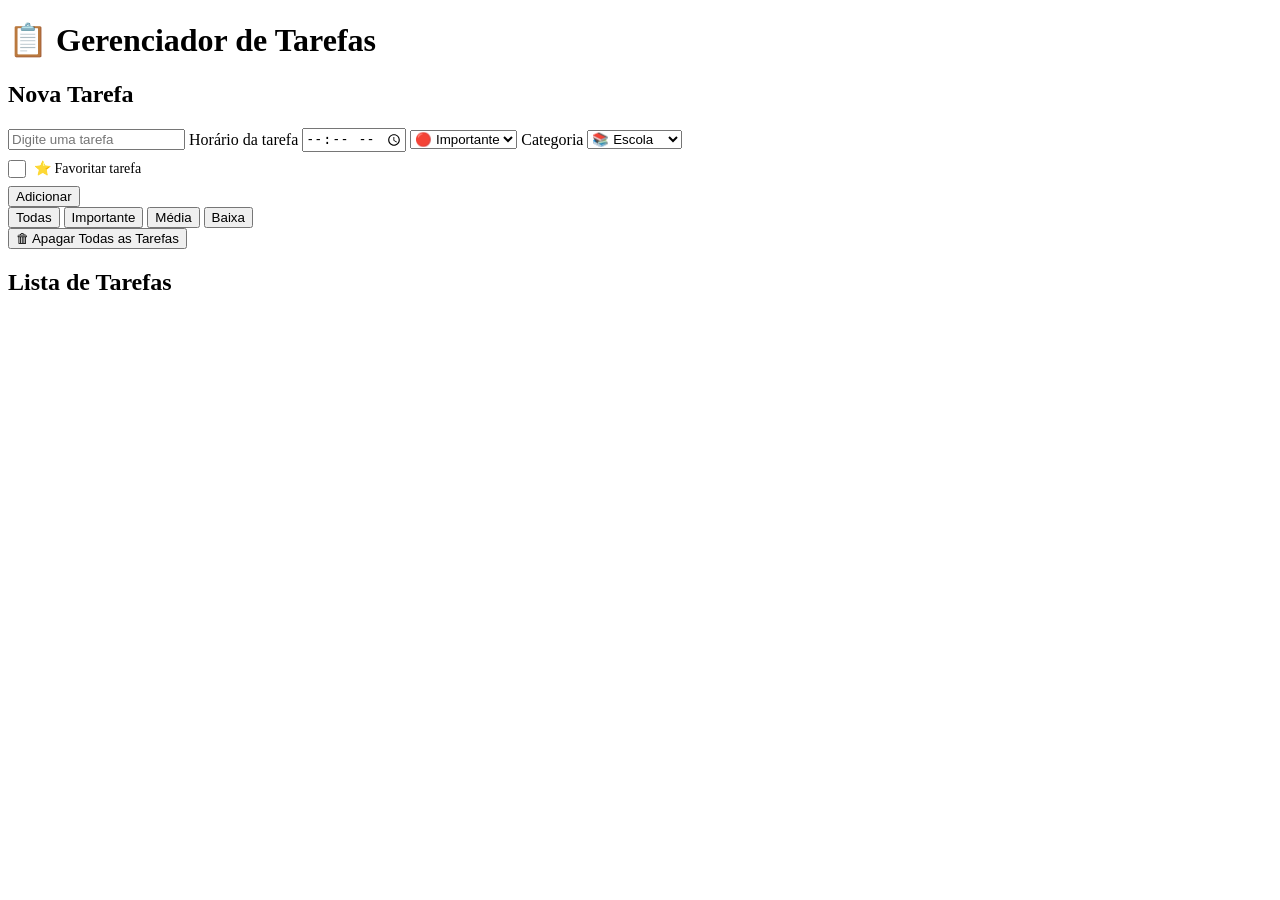
==== index.html @ 9ac368c7 "Rename Meu projeto/index.html to index.html" ====
<!DOCTYPE html>
<html lang="pt-BR">
<head>
  <meta charset="UTF-8">
  <meta name="viewport" content="width=device-width, initial-scale=1.0">
  <title>Gerenciador de Tarefas</title>
  <link rel="stylesheet" href="projeto.css">
</head>

<body>

  <header>
    <h1>📋 Gerenciador de Tarefas</h1>
  </header>

  <main class="layout">

    <section class="painel">
      <h2>Nova Tarefa</h2>

      <input type="text" id="tarefa" placeholder="Digite uma tarefa">

      <label for="horarioTarefa">Horário da tarefa</label>
      <input type="time" id="horarioTarefa">

      <select id="prioridade">
        <option value="1">🔴 Importante</option>
        <option value="2">🟡 Média</option>
        <option value="3">🟢 Baixa</option>
      </select>

      <label>Categoria</label>
      <select id="categoria">
        <option value="📚 Escola">📚 Escola</option>
        <option value="💼 Trabalho">💼 Trabalho</option>
        <option value="🏠 Casa">🏠 Casa</option>
        <option value="✒️ Outros">✒️ Outros</option>
      </select>

      <div style="display: flex; align-items: center; gap: 8px; margin: 8px 0;">
        <input type="checkbox" id="favorita" style="width: 18px; height: 18px; margin: 0; cursor: pointer;">
        <label for="favorita" style="margin: 0; cursor: pointer; font-size: 14px;">⭐ Favoritar tarefa</label>
      </div>

      <button id="btnAdicionar">Adicionar</button>

      <div class="filtros">
        <button onclick="filtrarTarefas('todas')">Todas</button>
        <button onclick="filtrarTarefas('1')">Importante</button>
        <button onclick="filtrarTarefas('2')">Média</button>
        <button onclick="filtrarTarefas('3')">Baixa</button>
      </div>

      <button class="btn-apagar-tudo" onclick="apagarTudo()">🗑 Apagar Todas as Tarefas</button>

      <div id="contador" style="margin-top:10px; font-weight:bold;"></div>

    </section>

    <section class="tarefas">
      <h2>Lista de Tarefas</h2>
      <div id="lista"></div>
    </section>

  </main>

  <!-- MODAL DE CONFIRMAÇÃO -->
  <div id="modal-overlay" class="modal-overlay" style="display:none;">
    <div class="modal">
      <h3>⚠️ Atenção!</h3>
      <p>Tem certeza que deseja apagar <strong>todas as tarefas</strong>? Essa ação não pode ser desfeita.</p>
      <div class="modal-botoes">
        <button class="btn-confirmar" onclick="confirmarApagarTudo()">✔ Sim, apagar tudo</button>
        <button class="btn-cancelar" onclick="fecharModal()">✖ Cancelar</button>
      </div>
    </div>
  </div>

  <footer>
    <div id="relogio"></div>
  </footer>

  <script src="projeto.js"></script>

</body>
</html>
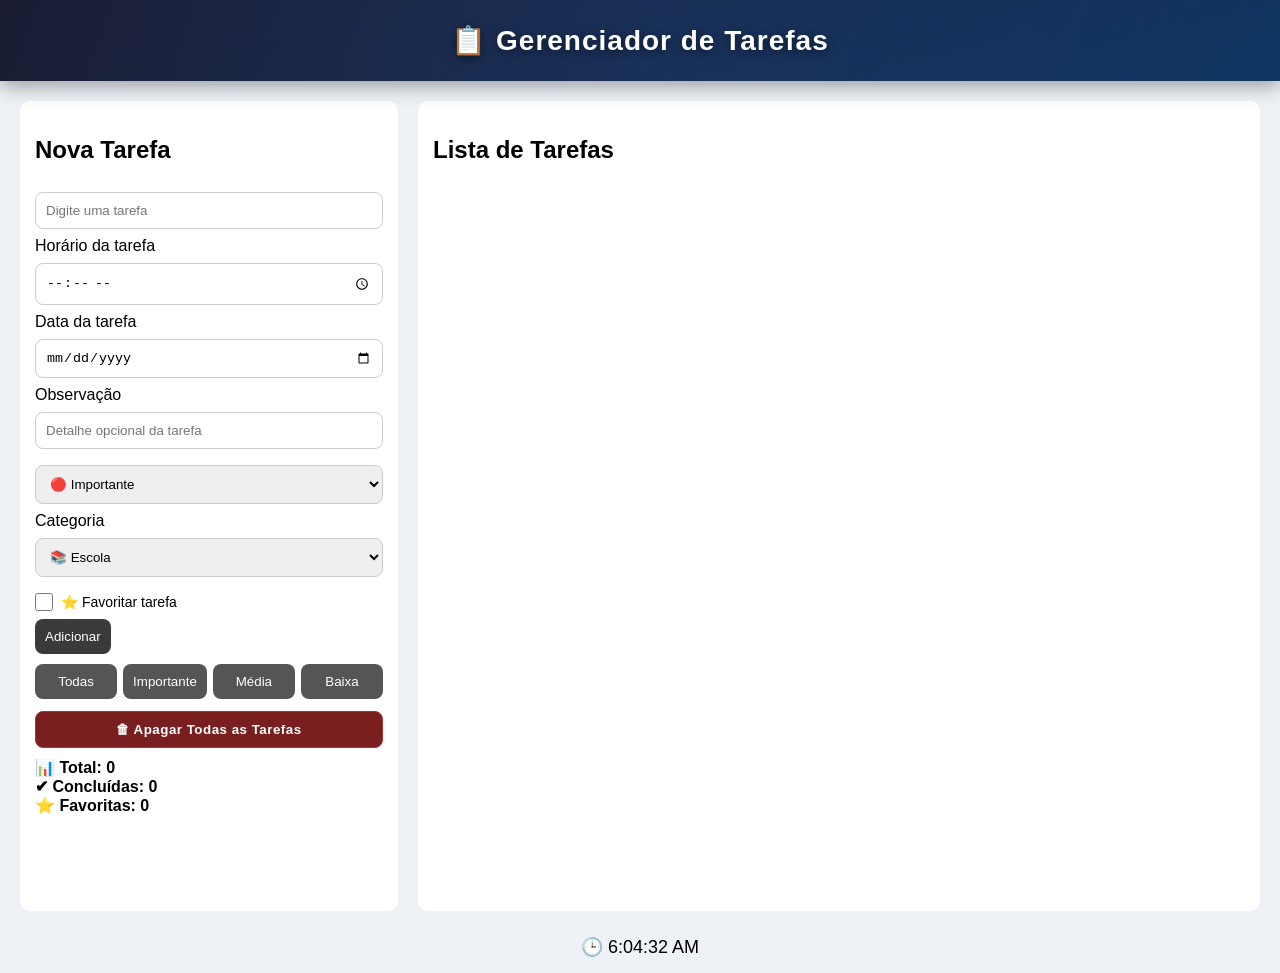
==== commit 96c541fd: "Update index.html" ====
--- a/index.html
+++ b/index.html
@@ -22,6 +22,12 @@
 
       <label for="horarioTarefa">Horário da tarefa</label>
       <input type="time" id="horarioTarefa">
+
+      <label for="dataTarefa">Data da tarefa</label>
+      <input type="date" id="dataTarefa">
+
+      <label for="descricao">Observação</label>
+      <input type="text" id="descricao" placeholder="Detalhe opcional da tarefa">
 
       <select id="prioridade">
         <option value="1">🔴 Importante</option>
--- a/projeto.css
+++ b/projeto.css
@@ -0,0 +1,260 @@
+body {
+  font-family: Arial, sans-serif;
+  background: #eef2f7;
+}
+
+html, body {
+  height: 100%;
+  margin: 0;
+}
+
+/* HEADER ATUALIZADO */
+header {
+  background: linear-gradient(135deg, #1a1a2e 0%, #16213e 50%, #0f3460 100%);
+  color: white;
+  text-align: center;
+  padding: 24px 20px;
+  box-shadow: 0 4px 20px rgba(0, 0, 0, 0.4);
+  letter-spacing: 1px;
+  position: relative;
+  overflow: hidden;
+}
+
+header::before {
+  content: "";
+  position: absolute;
+  top: -50%;
+  left: -50%;
+  width: 200%;
+  height: 200%;
+  background: radial-gradient(circle, rgba(45, 137, 239, 0.15) 0%, transparent 60%);
+  pointer-events: none;
+}
+
+header h1 {
+  margin: 0;
+  font-size: 28px;
+  font-weight: 700;
+  text-shadow: 0 2px 10px rgba(0, 0, 0, 0.5);
+  position: relative;
+  z-index: 1;
+}
+
+.layout {
+  display: flex;
+  gap: 20px;
+  padding: 20px;
+  height: calc(100vh - 120px);
+}
+
+.painel {
+  width: 30%;
+  background: white;
+  padding: 15px;
+  border-radius: 10px;
+  height: 100%;
+  overflow-y: auto;
+}
+
+.tarefas {
+  width: 70%;
+  background: white;
+  padding: 15px;
+  border-radius: 10px;
+  height: 100%;
+  overflow-y: auto;
+}
+
+input, select {
+  width: 100%;
+  padding: 10px;
+  margin: 8px 0;
+  border-radius: 8px;
+  border: 1px solid #ccc;
+  box-sizing: border-box;
+}
+
+input[type="checkbox"] {
+  width: 18px;
+  height: 18px;
+  margin: 0;
+  cursor: pointer;
+  padding: 0;
+}
+
+button {
+  padding: 10px;
+  border: none;
+  border-radius: 8px;
+  background: #3a3a3a;
+  color: white;
+  cursor: pointer;
+  transition: all 0.2s ease;
+}
+
+button:hover {
+  background: #555;
+  transform: scale(1.05);
+}
+
+.filtros {
+  display: flex;
+  flex-wrap: wrap;
+  gap: 6px;
+  margin-top: 10px;
+}
+
+.filtros button {
+  background: #555;
+  flex: 1;
+}
+
+/* BOTÃO APAGAR TUDO */
+.btn-apagar-tudo {
+  width: 100%;
+  margin-top: 12px;
+  background: #7a1f1f;
+  border: 1px solid #a33;
+  font-weight: bold;
+  letter-spacing: 0.5px;
+}
+
+.btn-apagar-tudo:hover {
+  background: #a33 !important;
+}
+
+/* CARDS */
+.card {
+  background: #2a2a2a;
+  color: white;
+  padding: 14px;
+  margin-top: 10px;
+  border-radius: 10px;
+  border-left: 6px solid;
+  transition: all 0.2s ease;
+}
+
+.card:hover {
+  transform: scale(1.02) translateY(-2px);
+  box-shadow: 0 0 15px rgba(47, 189, 189, 0.6);
+}
+
+.alta  { border-left-color: #e74c3c; }
+.media { border-left-color: #f1c40f; }
+.baixa { border-left-color: #2ecc71; }
+
+.concluida {
+  opacity: 0.6;
+}
+
+.card-botoes {
+  display: flex;
+  gap: 8px;
+  margin-top: 12px;
+  flex-wrap: wrap;
+}
+
+.card-botoes button {
+  flex: 1;
+  padding: 7px 10px;
+  font-size: 13px;
+  border-radius: 6px;
+  background: #3a3a3a;
+  border: 1px solid #555;
+}
+
+.btn-favoritar {
+  background: #444 !important;
+  border: 1px solid #777 !important;
+}
+
+.btn-favoritar.favoritada {
+  background: #b8860b !important;
+  border: 1px solid #f1c40f !important;
+  color: #fff !important;
+}
+
+.btn-remover {
+  background: #7a1f1f !important;
+  border: 1px solid #a33 !important;
+}
+
+.btn-remover:hover {
+  background: #a33 !important;
+}
+
+/* MODAL */
+.modal-overlay {
+  position: fixed;
+  top: 0;
+  left: 0;
+  width: 100%;
+  height: 100%;
+  background: rgba(0, 0, 0, 0.6);
+  display: flex;
+  align-items: center;
+  justify-content: center;
+  z-index: 999;
+}
+
+.modal {
+  background: white;
+  padding: 30px;
+  border-radius: 12px;
+  max-width: 400px;
+  width: 90%;
+  text-align: center;
+  box-shadow: 0 10px 30px rgba(0,0,0,0.3);
+  animation: fadeIn 0.2s ease;
+}
+
+.modal h3 {
+  font-size: 22px;
+  margin-bottom: 10px;
+  color: #c0392b;
+}
+
+.modal p {
+  font-size: 15px;
+  color: #333;
+  margin-bottom: 20px;
+}
+
+.modal-botoes {
+  display: flex;
+  gap: 12px;
+  justify-content: center;
+}
+
+.btn-confirmar {
+  background: #c0392b;
+  padding: 10px 20px;
+  border-radius: 8px;
+  font-weight: bold;
+}
+
+.btn-confirmar:hover {
+  background: #e74c3c !important;
+}
+
+.btn-cancelar {
+  background: #555;
+  padding: 10px 20px;
+  border-radius: 8px;
+}
+
+.btn-cancelar:hover {
+  background: #777 !important;
+}
+
+@keyframes fadeIn {
+  from { opacity: 0; transform: scale(0.9); }
+  to   { opacity: 1; transform: scale(1); }
+}
+
+footer {
+  text-align: center;
+  padding: 15px;
+  margin-top: 20px;
+  font-size: 18px;
+}
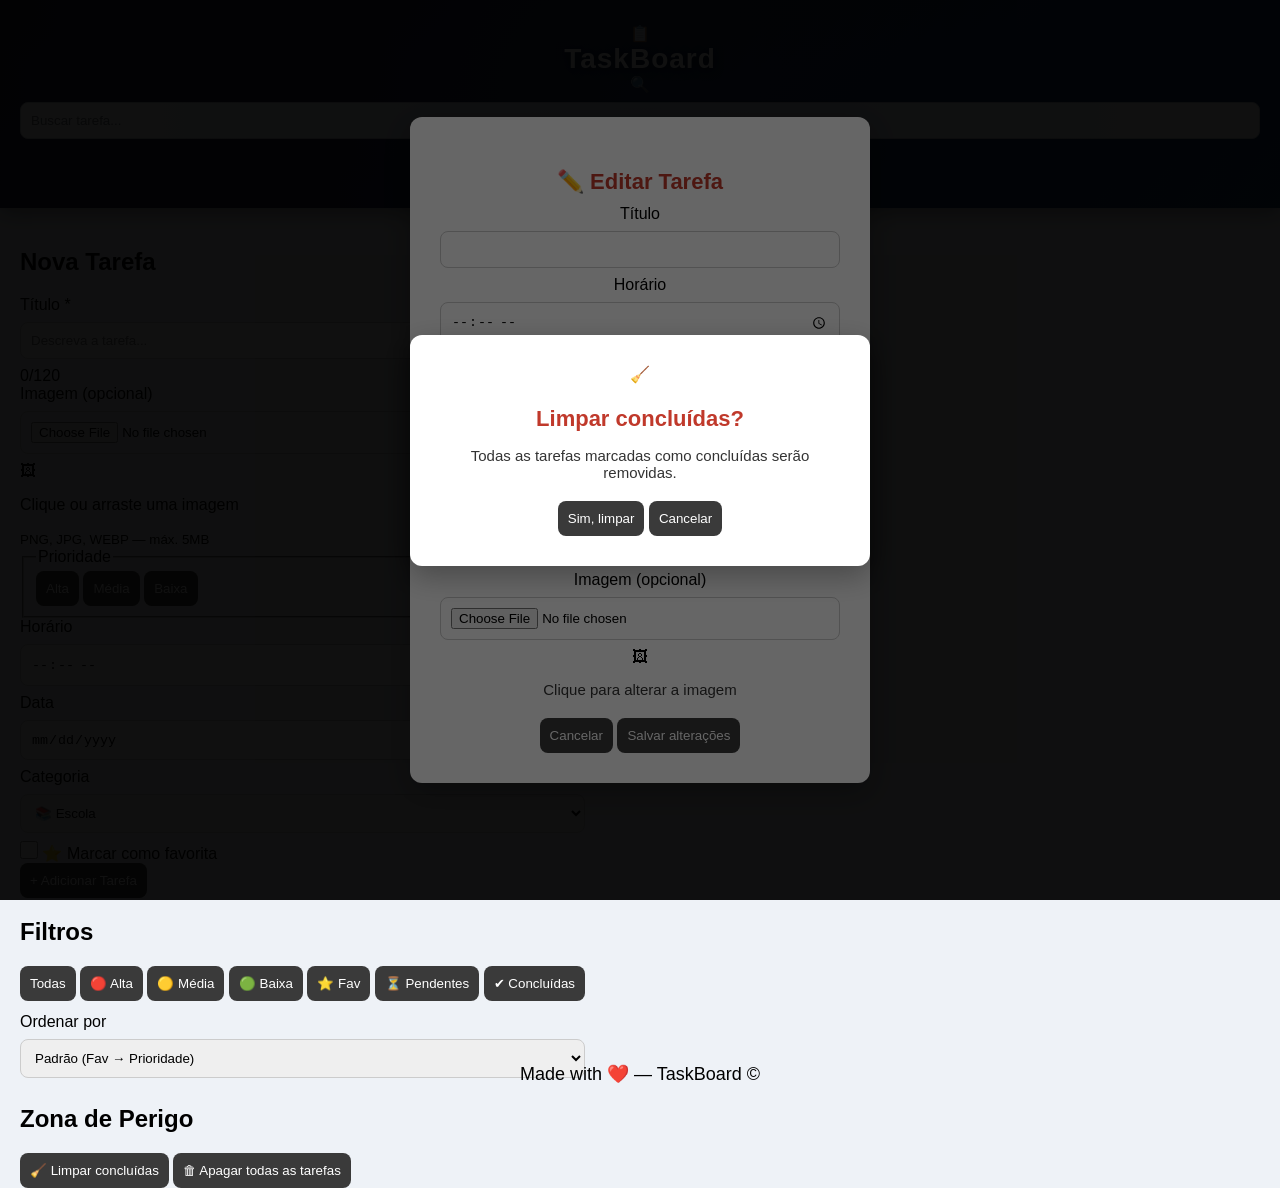
==== commit dca79590: "Update index.html" ====
--- a/index.html
+++ b/index.html
@@ -3,90 +3,313 @@
 <head>
   <meta charset="UTF-8">
   <meta name="viewport" content="width=device-width, initial-scale=1.0">
-  <title>Gerenciador de Tarefas</title>
+  <meta name="description" content="TaskBoard — Gerenciador de tarefas moderno e eficiente">
+  <title>TaskBoard — Gerenciador de Tarefas</title>
+
+  <link rel="preconnect" href="https://fonts.googleapis.com">
+  <link href="https://fonts.googleapis.com/css2?family=Syne:wght@400;600;700;800&family=DM+Sans:ital,opsz,wght@0,9..40,300;0,9..40,400;0,9..40,500;1,9..40,300&display=swap" rel="stylesheet">
   <link rel="stylesheet" href="projeto.css">
 </head>
-
 <body>
 
-  <header>
-    <h1>📋 Gerenciador de Tarefas</h1>
+  <!-- ===== HEADER ===== -->
+  <header class="app-header" role="banner">
+    <div class="logo" aria-label="TaskBoard logo">
+      <div class="logo-icon" aria-hidden="true">📋</div>
+      <h1>TaskBoard</h1>
+    </div>
+
+    <div class="header-center">
+      <div class="search-wrapper" role="search">
+        <span class="search-icon" aria-hidden="true">🔍</span>
+        <input
+          type="search"
+          id="searchInput"
+          class="search-input"
+          placeholder="Buscar tarefa..."
+          autocomplete="off"
+          aria-label="Buscar tarefas"
+        >
+        <button class="search-clear" id="searchClearBtn" aria-label="Limpar busca" hidden>✕</button>
+      </div>
+    </div>
+
+    <div class="header-right">
+      <div class="stats-pill" role="status" aria-live="polite" aria-label="Estatísticas das tarefas">
+        <span class="stat-item">
+          <span class="stat-icon" aria-hidden="true">📊</span>
+          Total: <strong id="stat-total">0</strong>
+        </span>
+        <span class="stat-divider" aria-hidden="true"></span>
+        <span class="stat-item">
+          <span class="stat-icon" aria-hidden="true">✔</span>
+          Feitas: <strong id="stat-done">0</strong>
+        </span>
+        <span class="stat-divider" aria-hidden="true"></span>
+        <span class="stat-item">
+          <span class="stat-icon" aria-hidden="true">⭐</span>
+          Favoritas: <strong id="stat-fav">0</strong>
+        </span>
+      </div>
+      <time class="clock" id="clock" aria-label="Hora atual">00:00:00</time>
+    </div>
   </header>
 
-  <main class="layout">
-
-    <section class="painel">
-      <h2>Nova Tarefa</h2>
-
-      <input type="text" id="tarefa" placeholder="Digite uma tarefa">
-
-      <label for="horarioTarefa">Horário da tarefa</label>
-      <input type="time" id="horarioTarefa">
-
-      <label for="dataTarefa">Data da tarefa</label>
-      <input type="date" id="dataTarefa">
-
-      <label for="descricao">Observação</label>
-      <input type="text" id="descricao" placeholder="Detalhe opcional da tarefa">
-
-      <select id="prioridade">
-        <option value="1">🔴 Importante</option>
-        <option value="2">🟡 Média</option>
-        <option value="3">🟢 Baixa</option>
-      </select>
-
-      <label>Categoria</label>
-      <select id="categoria">
-        <option value="📚 Escola">📚 Escola</option>
-        <option value="💼 Trabalho">💼 Trabalho</option>
-        <option value="🏠 Casa">🏠 Casa</option>
-        <option value="✒️ Outros">✒️ Outros</option>
-      </select>
-
-      <div style="display: flex; align-items: center; gap: 8px; margin: 8px 0;">
-        <input type="checkbox" id="favorita" style="width: 18px; height: 18px; margin: 0; cursor: pointer;">
-        <label for="favorita" style="margin: 0; cursor: pointer; font-size: 14px;">⭐ Favoritar tarefa</label>
-      </div>
-
-      <button id="btnAdicionar">Adicionar</button>
-
-      <div class="filtros">
-        <button onclick="filtrarTarefas('todas')">Todas</button>
-        <button onclick="filtrarTarefas('1')">Importante</button>
-        <button onclick="filtrarTarefas('2')">Média</button>
-        <button onclick="filtrarTarefas('3')">Baixa</button>
-      </div>
-
-      <button class="btn-apagar-tudo" onclick="apagarTudo()">🗑 Apagar Todas as Tarefas</button>
-
-      <div id="contador" style="margin-top:10px; font-weight:bold;"></div>
-
-    </section>
-
-    <section class="tarefas">
-      <h2>Lista de Tarefas</h2>
-      <div id="lista"></div>
-    </section>
-
-  </main>
-
-  <!-- MODAL DE CONFIRMAÇÃO -->
-  <div id="modal-overlay" class="modal-overlay" style="display:none;">
+  
+  <div class="layout">
+
+    
+    <aside class="sidebar" aria-label="Painel de controle">
+
+      <!-- NOVA TAREFA -->
+      <section class="sidebar-section" aria-labelledby="form-section-title">
+        <h2 class="section-label" id="form-section-title">Nova Tarefa</h2>
+
+        <div class="form-group">
+          <label class="form-label" for="taskTitle">Título <span class="required" aria-hidden="true">*</span></label>
+          <input
+            type="text"
+            id="taskTitle"
+            class="form-input"
+            placeholder="Descreva a tarefa..."
+            maxlength="120"
+            autocomplete="off"
+            aria-required="true"
+            aria-describedby="titleHint"
+          >
+          <span id="titleHint" class="char-counter" aria-live="polite">0/120</span>
+        </div>
+
+        <div class="form-group">
+          <label class="form-label" for="imgInput">Imagem <span class="optional">(opcional)</span></label>
+          <div class="img-upload-area" id="imgUploadArea" role="button" tabindex="0" aria-label="Área de upload de imagem">
+            <input type="file" id="imgInput" accept="image/*" aria-label="Selecionar imagem">
+            <div class="img-upload-placeholder" id="imgPlaceholder" aria-hidden="true">
+              <span class="upload-icon">🖼</span>
+              <p>Clique ou arraste uma imagem</p>
+              <small>PNG, JPG, WEBP — máx. 5MB</small>
+            </div>
+            <img id="imgPreview" class="img-preview" style="display:none" alt="Pré-visualização da imagem">
+            <button type="button" class="img-clear-btn" id="imgClearBtn" aria-label="Remover imagem" hidden>✕</button>
+          </div>
+          <p id="imgError" class="field-error" role="alert" hidden></p>
+        </div>
+
+        <div class="form-group">
+          <fieldset>
+            <legend class="form-label">Prioridade</legend>
+            <div class="priority-selector" role="radiogroup" aria-label="Selecionar prioridade">
+              <button type="button" class="priority-btn active" data-priority="1" aria-pressed="true" aria-label="Alta prioridade">
+                <span class="dot" aria-hidden="true"></span> Alta
+              </button>
+              <button type="button" class="priority-btn" data-priority="2" aria-pressed="false" aria-label="Média prioridade">
+                <span class="dot" aria-hidden="true"></span> Média
+              </button>
+              <button type="button" class="priority-btn" data-priority="3" aria-pressed="false" aria-label="Baixa prioridade">
+                <span class="dot" aria-hidden="true"></span> Baixa
+              </button>
+            </div>
+          </fieldset>
+        </div>
+
+        <div class="form-row">
+          <div class="form-group">
+            <label class="form-label" for="taskTime">Horário</label>
+            <input type="time" id="taskTime" class="form-input" aria-label="Horário para realizar a tarefa">
+          </div>
+          <div class="form-group">
+            <label class="form-label" for="taskDate">Data</label>
+            <input type="date" id="taskDate" class="form-input" aria-label="Data para realizar a tarefa">
+          </div>
+        </div>
+
+        <div class="form-group">
+          <label class="form-label" for="taskCategory">Categoria</label>
+          <select id="taskCategory" class="form-input form-select" aria-label="Categoria da tarefa">
+            <option value="📚 Escola">📚 Escola</option>
+            <option value="💼 Trabalho">💼 Trabalho</option>
+            <option value="🏠 Casa">🏠 Casa</option>
+            <option value="💪 Saúde">💪 Saúde</option>
+            <option value="💰 Finanças">💰 Finanças</option>
+            <option value="✒️ Outros">✒️ Outros</option>
+          </select>
+        </div>
+
+        <div class="form-group">
+          <label class="fav-toggle" id="favToggle" for="taskFavorite">
+            <input type="checkbox" id="taskFavorite" aria-label="Marcar como favorita">
+            <span class="fav-star" aria-hidden="true">⭐</span>
+            <span id="favLabel">Marcar como favorita</span>
+          </label>
+        </div>
+
+        <button type="button" class="btn-add" id="btnAdd" aria-label="Adicionar nova tarefa">
+          <span class="btn-icon" aria-hidden="true">+</span> Adicionar Tarefa
+        </button>
+      </section>
+
+      
+      <section class="sidebar-section" aria-labelledby="filter-section-title">
+        <h2 class="section-label" id="filter-section-title">Filtros</h2>
+
+        <div class="filters" role="group" aria-label="Filtrar por prioridade">
+          <button type="button" class="filter-btn active" data-filter="todas">Todas</button>
+          <button type="button" class="filter-btn" data-filter="1">🔴 Alta</button>
+          <button type="button" class="filter-btn" data-filter="2">🟡 Média</button>
+          <button type="button" class="filter-btn" data-filter="3">🟢 Baixa</button>
+          <button type="button" class="filter-btn" data-filter="favorites">⭐ Fav</button>
+          <button type="button" class="filter-btn" data-filter="pending">⏳ Pendentes</button>
+          <button type="button" class="filter-btn" data-filter="done">✔ Concluídas</button>
+        </div>
+
+        <div class="form-group" style="margin-top:12px">
+          <label class="form-label" for="sortSelect">Ordenar por</label>
+          <select id="sortSelect" class="form-input form-select" aria-label="Ordenar tarefas">
+            <option value="default">Padrão (Fav → Prioridade)</option>
+            <option value="az">A → Z</option>
+            <option value="za">Z → A</option>
+            <option value="date_asc">Data ↑</option>
+            <option value="date_desc">Data ↓</option>
+            <option value="priority_asc">Prioridade ↑</option>
+          </select>
+        </div>
+      </section>
+
+      
+      <section class="sidebar-section sidebar-section--danger" aria-labelledby="danger-section-title">
+        <h2 class="section-label" id="danger-section-title">Zona de Perigo</h2>
+        <button type="button" class="btn-danger" id="btnClearDone" aria-label="Apagar tarefas concluídas">
+          🧹 Limpar concluídas
+        </button>
+        <button type="button" class="btn-danger" id="btnDeleteAll" aria-label="Apagar todas as tarefas">
+          🗑 Apagar todas as tarefas
+        </button>
+      </section>
+
+    </aside>
+
+    
+    <main class="task-area" aria-label="Lista de tarefas">
+      <div class="tasks-header">
+        <h2 class="tasks-title">Lista de Tarefas</h2>
+        <div class="tasks-header-right">
+          <span class="tasks-count-badge" id="tasksCountBadge" role="status" aria-live="polite">0 tarefas</span>
+          <button type="button" class="view-toggle" id="viewToggleBtn" aria-label="Alternar visualização" title="Alternar grade/lista">
+            <span id="viewToggleIcon">☰</span>
+          </button>
+        </div>
+      </div>
+
+      
+      <div class="progress-bar-wrapper" aria-label="Progresso das tarefas">
+        <div class="progress-bar-track">
+          <div class="progress-bar-fill" id="progressFill" style="width:0%"></div>
+        </div>
+        <span class="progress-label" id="progressLabel">0% concluído</span>
+      </div>
+
+      <div id="taskList" class="task-list task-list--grid" role="list" aria-label="Tarefas"></div>
+    </main>
+
+  </div>
+
+  <!-- ===== TOAST NOTIFICATIONS ===== -->
+  <div id="toastContainer" class="toast-container" role="region" aria-label="Notificações" aria-live="polite"></div>
+
+  
+  <div id="modalDeleteAll" class="modal-overlay" role="dialog" aria-modal="true" aria-labelledby="modalDeleteTitle" aria-describedby="modalDeleteDesc" hidden>
     <div class="modal">
-      <h3>⚠️ Atenção!</h3>
-      <p>Tem certeza que deseja apagar <strong>todas as tarefas</strong>? Essa ação não pode ser desfeita.</p>
-      <div class="modal-botoes">
-        <button class="btn-confirmar" onclick="confirmarApagarTudo()">✔ Sim, apagar tudo</button>
-        <button class="btn-cancelar" onclick="fecharModal()">✖ Cancelar</button>
+      <div class="modal-icon" aria-hidden="true">🗑</div>
+      <h3 id="modalDeleteTitle">Apagar tudo?</h3>
+      <p id="modalDeleteDesc">Todas as tarefas serão removidas permanentemente. Esta ação não pode ser desfeita.</p>
+      <div class="modal-actions">
+        <button type="button" class="modal-btn modal-btn-confirm" id="modalDeleteConfirm">Sim, apagar tudo</button>
+        <button type="button" class="modal-btn modal-btn-cancel" id="modalDeleteCancel">Cancelar</button>
       </div>
     </div>
   </div>
 
-  <footer>
-    <div id="relogio"></div>
+  
+  <div id="modalEdit" class="modal-overlay" role="dialog" aria-modal="true" aria-labelledby="modalEditTitle" hidden>
+    <div class="modal modal--wide">
+      <h3 id="modalEditTitle">✏️ Editar Tarefa</h3>
+      <div class="modal-body">
+
+        <div class="form-group">
+          <label class="form-label" for="editTitle">Título</label>
+          <input type="text" id="editTitle" class="form-input" maxlength="120" aria-required="true">
+        </div>
+
+        <div class="form-row">
+          <div class="form-group">
+            <label class="form-label" for="editTime">Horário</label>
+            <input type="time" id="editTime" class="form-input">
+          </div>
+          <div class="form-group">
+            <label class="form-label" for="editDate">Data</label>
+            <input type="date" id="editDate" class="form-input">
+          </div>
+        </div>
+
+        <div class="form-group">
+          <label class="form-label" for="editCategory">Categoria</label>
+          <select id="editCategory" class="form-input form-select">
+            <option value="📚 Escola">📚 Escola</option>
+            <option value="💼 Trabalho">💼 Trabalho</option>
+            <option value="🏠 Casa">🏠 Casa</option>
+            <option value="💪 Saúde">💪 Saúde</option>
+            <option value="💰 Finanças">💰 Finanças</option>
+            <option value="✒️ Outros">✒️ Outros</option>
+          </select>
+        </div>
+
+        <div class="form-group">
+          <label class="form-label" for="editPriority">Prioridade</label>
+          <select id="editPriority" class="form-input form-select">
+            <option value="1">🔴 Alta</option>
+            <option value="2">🟡 Média</option>
+            <option value="3">🟢 Baixa</option>
+          </select>
+        </div>
+
+        <div class="form-group">
+          <label class="form-label" for="editImgInput">Imagem (opcional)</label>
+          <div class="img-upload-area" id="editImgArea" role="button" tabindex="0">
+            <input type="file" id="editImgInput" accept="image/*" aria-label="Selecionar nova imagem">
+            <div class="img-upload-placeholder" id="editImgPlaceholder" aria-hidden="true">
+              <span class="upload-icon">🖼</span>
+              <p>Clique para alterar a imagem</p>
+            </div>
+            <img id="editImgPreview" class="img-preview" style="display:none" alt="Pré-visualização">
+            <button type="button" class="img-clear-btn" id="editImgClearBtn" aria-label="Remover imagem" hidden>✕</button>
+          </div>
+        </div>
+
+      </div>
+      <div class="modal-actions modal-actions--right">
+        <button type="button" class="modal-btn modal-btn-cancel" id="modalEditCancel">Cancelar</button>
+        <button type="button" class="modal-btn modal-btn-save" id="modalEditSave">Salvar alterações</button>
+      </div>
+    </div>
+  </div>
+
+  <!-- ===== MODAL: Confirmar apagar concluídas ===== -->
+  <div id="modalClearDone" class="modal-overlay" role="dialog" aria-modal="true" aria-labelledby="modalClearTitle" hidden>
+    <div class="modal">
+      <div class="modal-icon" aria-hidden="true">🧹</div>
+      <h3 id="modalClearTitle">Limpar concluídas?</h3>
+      <p>Todas as tarefas marcadas como concluídas serão removidas.</p>
+      <div class="modal-actions">
+        <button type="button" class="modal-btn modal-btn-confirm" id="modalClearConfirm">Sim, limpar</button>
+        <button type="button" class="modal-btn modal-btn-cancel" id="modalClearCancel">Cancelar</button>
+      </div>
+    </div>
+  </div>
+
+  <footer class="app-footer" role="contentinfo">
+    Made with ❤️ — TaskBoard © <span id="footerYear"></span>
   </footer>
 
-  <script src="projeto.js"></script>
-
+  <script src="projeto.js" type="module"></script>
 </body>
 </html>
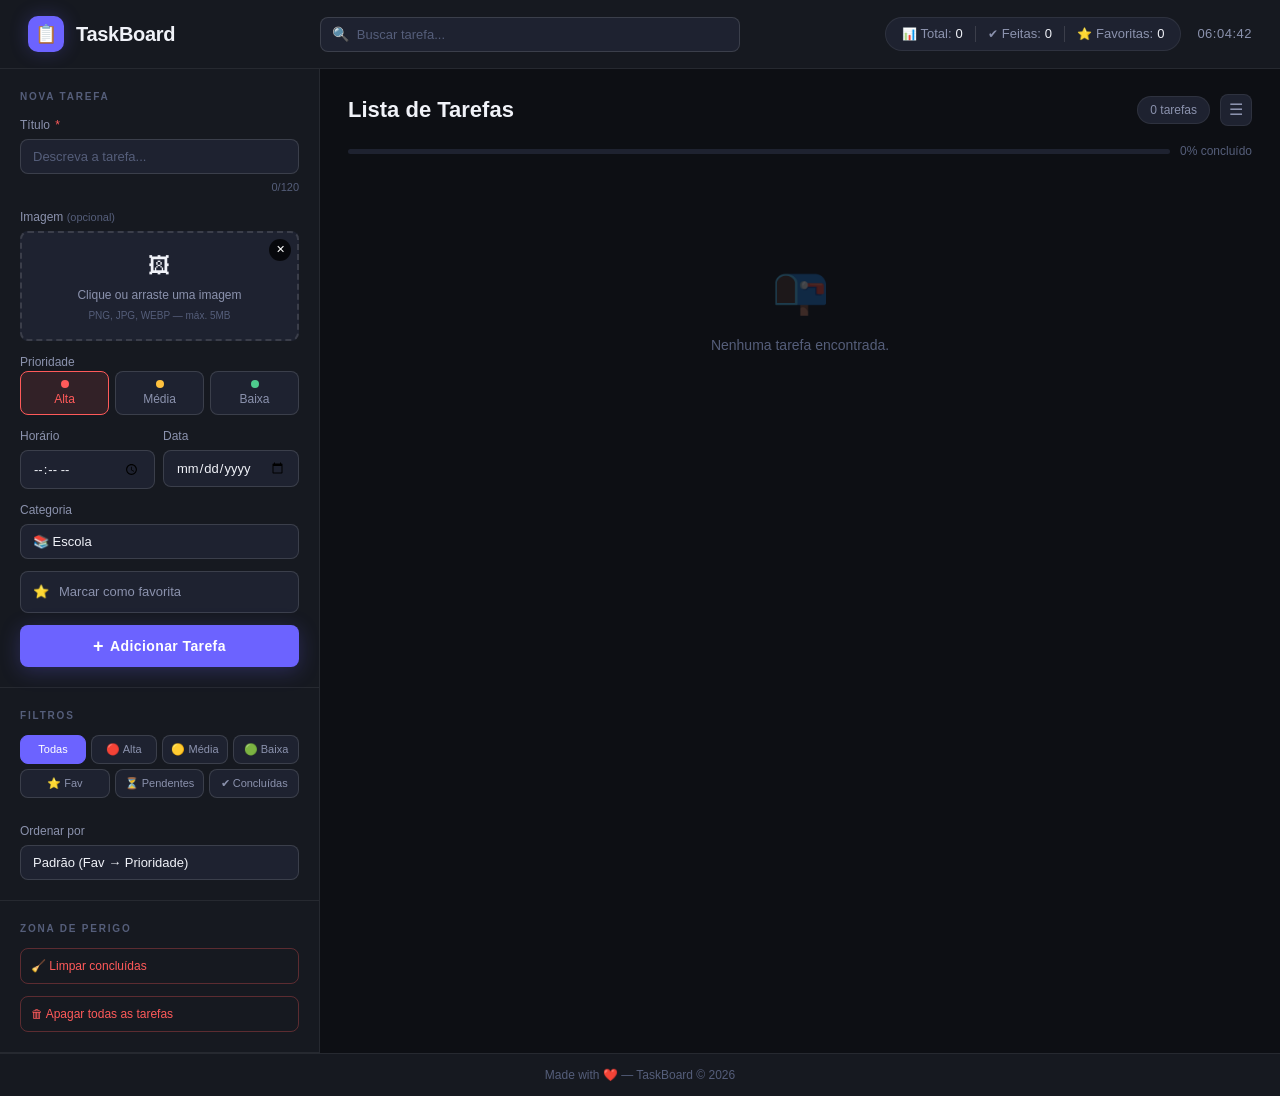
==== commit 4a3c6868: "Update index.html" ====
--- a/index.html
+++ b/index.html
@@ -4,6 +4,8 @@
   <meta charset="UTF-8">
   <meta name="viewport" content="width=device-width, initial-scale=1.0">
   <meta name="description" content="TaskBoard — Gerenciador de tarefas moderno e eficiente">
+  <link rel="icon" type="image/jpeg" href="[data-uri]">
+  <meta name="viewport" content="width=device-width, initial-scale=1.0">
   <title>TaskBoard — Gerenciador de Tarefas</title>
 
   <link rel="preconnect" href="https://fonts.googleapis.com">
--- a/projeto.css
+++ b/projeto.css
@@ -1,260 +1,1033 @@
+*, *::before, *::after {
+  box-sizing: border-box;
+  margin: 0;
+  padding: 0;
+}
+
+/* ── VARIABLES ────────────────────────────────────────────── */
+:root {
+  /* Cores base */
+  --bg:          #0d0f14;
+  --surface:     #161920;
+  --surface2:    #1e2230;
+  --surface3:    #252a3a;
+  --border:      rgba(255,255,255,0.07);
+  --border2:     rgba(255,255,255,0.13);
+
+  /* Texto */
+  --text:        #f0f2f8;
+  --text2:       #8b92ad;
+  --text3:       #555e7a;
+
+  /* Accent */
+  --accent:      #6c63ff;
+  --accent2:     #8b85ff;
+  --accent-glow: rgba(108,99,255,0.25);
+
+  /* Semântica */
+  --red:         #ff5a5a;
+  --yellow:      #ffc23e;
+  --green:       #4ecb8d;
+  --red-bg:      rgba(255,90,90,0.12);
+  --yellow-bg:   rgba(255,194,62,0.12);
+  --green-bg:    rgba(78,203,141,0.12);
+
+  /* Raios */
+  --r:           14px;
+  --r-sm:        8px;
+  --r-xs:        6px;
+
+  /* Tipografia */
+  --font-display: 'Syne', sans-serif;
+  --font-body:    'DM Sans', sans-serif;
+
+  /* Sombras */
+  --shadow-sm:   0 2px 8px rgba(0,0,0,0.3);
+  --shadow-md:   0 8px 32px rgba(0,0,0,0.4);
+  --shadow-lg:   0 16px 64px rgba(0,0,0,0.5);
+
+  /* Transições */
+  --transition:  0.2s cubic-bezier(.4,0,.2,1);
+}
+
+/* ── BASE ─────────────────────────────────────────────────── */
+html {
+  scroll-behavior: smooth;
+}
+
 body {
-  font-family: Arial, sans-serif;
-  background: #eef2f7;
-}
-
-html, body {
+  font-family: var(--font-body);
+  background: var(--bg);
+  color: var(--text);
+  min-height: 100vh;
+  display: flex;
+  flex-direction: column;
+  line-height: 1.5;
+  -webkit-font-smoothing: antialiased;
+}
+
+/* ── SCROLLBAR ────────────────────────────────────────────── */
+::-webkit-scrollbar          { width: 5px; }
+::-webkit-scrollbar-track    { background: transparent; }
+::-webkit-scrollbar-thumb    { background: var(--surface3); border-radius: 99px; }
+::-webkit-scrollbar-thumb:hover { background: var(--surface2); }
+
+/* ── HEADER ───────────────────────────────────────────────── */
+.app-header {
+  display: flex;
+  align-items: center;
+  justify-content: space-between;
+  gap: 16px;
+  padding: 16px 28px;
+  background: var(--surface);
+  border-bottom: 1px solid var(--border);
+  position: sticky;
+  top: 0;
+  z-index: 100;
+  backdrop-filter: blur(8px);
+}
+
+.logo {
+  display: flex;
+  align-items: center;
+  gap: 12px;
+  flex-shrink: 0;
+  text-decoration: none;
+}
+
+.logo-icon {
+  width: 36px;
+  height: 36px;
+  background: var(--accent);
+  border-radius: 10px;
+  display: flex;
+  align-items: center;
+  justify-content: center;
+  font-size: 18px;
+  box-shadow: 0 0 18px var(--accent-glow);
+  flex-shrink: 0;
+}
+
+.logo h1 {
+  font-family: var(--font-display);
+  font-size: 20px;
+  font-weight: 700;
+  letter-spacing: -0.3px;
+  color: var(--text);
+}
+
+/* Search */
+.header-center {
+  flex: 1;
+  max-width: 420px;
+}
+
+.search-wrapper {
+  position: relative;
+  display: flex;
+  align-items: center;
+}
+
+.search-icon {
+  position: absolute;
+  left: 12px;
+  font-size: 14px;
+  pointer-events: none;
+  color: var(--text3);
+}
+
+.search-input {
+  width: 100%;
+  background: var(--surface2);
+  border: 1px solid var(--border2);
+  border-radius: var(--r-sm);
+  padding: 9px 36px 9px 36px;
+  color: var(--text);
+  font-family: var(--font-body);
+  font-size: 13px;
+  outline: none;
+  transition: border-color var(--transition), box-shadow var(--transition);
+}
+
+.search-input:focus {
+  border-color: var(--accent);
+  box-shadow: 0 0 0 3px var(--accent-glow);
+}
+
+.search-input::placeholder { color: var(--text3); }
+
+.search-clear {
+  position: absolute;
+  right: 10px;
+  background: none;
+  border: none;
+  color: var(--text3);
+  cursor: pointer;
+  font-size: 12px;
+  padding: 2px;
+  line-height: 1;
+  transition: color var(--transition);
+}
+
+.search-clear:hover { color: var(--text); }
+
+/* Stats */
+.header-right {
+  display: flex;
+  align-items: center;
+  gap: 16px;
+  flex-shrink: 0;
+}
+
+.stats-pill {
+  display: flex;
+  align-items: center;
+  gap: 12px;
+  background: var(--surface2);
+  border: 1px solid var(--border);
+  border-radius: 99px;
+  padding: 6px 16px;
+  font-size: 13px;
+  color: var(--text2);
+}
+
+.stat-item {
+  display: flex;
+  align-items: center;
+  gap: 4px;
+  white-space: nowrap;
+}
+
+.stat-icon { font-size: 12px; }
+.stats-pill strong { color: var(--text); font-weight: 500; }
+
+.stat-divider {
+  width: 1px;
+  height: 16px;
+  background: var(--border2);
+}
+
+.clock {
+  font-size: 13px;
+  color: var(--text2);
+  font-variant-numeric: tabular-nums;
+  letter-spacing: 0.5px;
+  white-space: nowrap;
+}
+
+/* ── LAYOUT ───────────────────────────────────────────────── */
+.layout {
+  display: grid;
+  grid-template-columns: 320px 1fr;
+  flex: 1;
+  overflow: hidden;
+  height: calc(100vh - 69px);
+}
+
+/* ── SIDEBAR ──────────────────────────────────────────────── */
+.sidebar {
+  background: var(--surface);
+  border-right: 1px solid var(--border);
+  overflow-y: auto;
+  display: flex;
+  flex-direction: column;
+  gap: 0;
+}
+
+.sidebar-section {
+  padding: 20px;
+  border-bottom: 1px solid var(--border);
+  display: flex;
+  flex-direction: column;
+  gap: 12px;
+}
+
+.sidebar-section--danger {
+  margin-top: auto;
+}
+
+.section-label {
+  font-family: var(--font-display);
+  font-size: 10px;
+  font-weight: 700;
+  letter-spacing: 1.8px;
+  text-transform: uppercase;
+  color: var(--text3);
+}
+
+/* ── FORM ─────────────────────────────────────────────────── */
+.form-group {
+  display: flex;
+  flex-direction: column;
+  gap: 5px;
+}
+
+.form-row {
+  display: grid;
+  grid-template-columns: 1fr 1fr;
+  gap: 8px;
+}
+
+.form-label {
+  font-size: 12px;
+  color: var(--text2);
+  font-weight: 500;
+}
+
+fieldset { border: none; padding: 0; margin: 0; }
+
+.required { color: var(--red); margin-left: 2px; }
+.optional  { color: var(--text3); font-size: 11px; }
+
+.form-input {
+  background: var(--surface2);
+  border: 1px solid var(--border2);
+  border-radius: var(--r-sm);
+  padding: 9px 12px;
+  color: var(--text);
+  font-family: var(--font-body);
+  font-size: 13px;
+  outline: none;
+  transition: border-color var(--transition), box-shadow var(--transition);
+  width: 100%;
+  appearance: none;
+}
+
+.form-input:focus {
+  border-color: var(--accent);
+  box-shadow: 0 0 0 3px var(--accent-glow);
+}
+
+.form-input::placeholder { color: var(--text3); }
+
+.form-select { cursor: pointer; }
+.form-select option { background: var(--surface2); }
+
+.char-counter {
+  font-size: 11px;
+  color: var(--text3);
+  align-self: flex-end;
+  font-variant-numeric: tabular-nums;
+}
+
+.field-error {
+  font-size: 11px;
+  color: var(--red);
+  padding: 4px 0;
+}
+
+/* ── IMAGE UPLOAD ─────────────────────────────────────────── */
+.img-upload-area {
+  border: 2px dashed var(--border2);
+  border-radius: var(--r-sm);
+  padding: 16px;
+  text-align: center;
+  cursor: pointer;
+  transition: all var(--transition);
+  position: relative;
+  background: var(--surface2);
+  min-height: 80px;
+  display: flex;
+  align-items: center;
+  justify-content: center;
+}
+
+.img-upload-area:hover,
+.img-upload-area:focus-within {
+  border-color: var(--accent);
+  background: rgba(108,99,255,0.07);
+}
+
+.img-upload-area input[type="file"] {
+  position: absolute;
+  inset: 0;
+  opacity: 0;
+  cursor: pointer;
+  width: 100%;
   height: 100%;
-  margin: 0;
-}
-
-/* HEADER ATUALIZADO */
-header {
-  background: linear-gradient(135deg, #1a1a2e 0%, #16213e 50%, #0f3460 100%);
+  border: none;
+  background: none;
+  padding: 0;
+}
+
+.img-upload-area.has-image {
+  border-style: solid;
+  border-color: var(--accent);
+  padding: 0;
+  overflow: hidden;
+  min-height: 110px;
+}
+
+.img-preview {
+  width: 100%;
+  height: 120px;
+  object-fit: cover;
+  display: block;
+  border-radius: var(--r-xs);
+}
+
+.img-upload-placeholder {
+  display: flex;
+  flex-direction: column;
+  align-items: center;
+  gap: 4px;
+  pointer-events: none;
+}
+
+.upload-icon { font-size: 22px; }
+
+.img-upload-placeholder p {
+  font-size: 12px;
+  color: var(--text2);
+}
+
+.img-upload-placeholder small {
+  font-size: 10px;
+  color: var(--text3);
+}
+
+.img-clear-btn {
+  position: absolute;
+  top: 6px;
+  right: 6px;
+  width: 22px;
+  height: 22px;
+  background: rgba(0,0,0,0.75);
+  border: none;
+  border-radius: 50%;
   color: white;
+  font-size: 11px;
+  cursor: pointer;
+  display: flex;
+  align-items: center;
+  justify-content: center;
+  z-index: 2;
+  transition: background var(--transition);
+}
+
+.img-clear-btn:hover { background: var(--red); }
+
+/* ── PRIORITY SELECTOR ────────────────────────────────────── */
+.priority-selector {
+  display: grid;
+  grid-template-columns: repeat(3, 1fr);
+  gap: 6px;
+}
+
+.priority-btn {
+  padding: 8px 4px;
+  border-radius: var(--r-sm);
+  border: 1px solid var(--border2);
+  background: var(--surface2);
+  color: var(--text2);
+  font-size: 12px;
+  font-family: var(--font-body);
+  cursor: pointer;
   text-align: center;
-  padding: 24px 20px;
-  box-shadow: 0 4px 20px rgba(0, 0, 0, 0.4);
-  letter-spacing: 1px;
+  transition: all var(--transition);
+  display: flex;
+  flex-direction: column;
+  align-items: center;
+  gap: 4px;
+}
+
+.priority-btn .dot {
+  width: 8px;
+  height: 8px;
+  border-radius: 50%;
+}
+
+.priority-btn[data-priority="1"] .dot { background: var(--red); }
+.priority-btn[data-priority="2"] .dot { background: var(--yellow); }
+.priority-btn[data-priority="3"] .dot { background: var(--green); }
+
+.priority-btn.active[data-priority="1"] { background: var(--red-bg);    border-color: var(--red);    color: var(--red); }
+.priority-btn.active[data-priority="2"] { background: var(--yellow-bg); border-color: var(--yellow); color: var(--yellow); }
+.priority-btn.active[data-priority="3"] { background: var(--green-bg);  border-color: var(--green);  color: var(--green); }
+
+.priority-btn:hover:not(.active) {
+  border-color: var(--border2);
+  background: var(--surface3);
+  color: var(--text);
+}
+
+/* ── FAVORITE TOGGLE ──────────────────────────────────────── */
+.fav-toggle {
+  display: flex;
+  align-items: center;
+  gap: 10px;
+  cursor: pointer;
+  background: var(--surface2);
+  border: 1px solid var(--border2);
+  border-radius: var(--r-sm);
+  padding: 10px 12px;
+  transition: all var(--transition);
+  user-select: none;
+}
+
+.fav-toggle:hover { border-color: var(--yellow); }
+.fav-toggle:has(input:checked) {
+  background: rgba(255,194,62,0.1);
+  border-color: var(--yellow);
+}
+
+.fav-toggle input { display: none; }
+.fav-star { font-size: 17px; transition: transform var(--transition); }
+.fav-toggle:has(input:checked) .fav-star { transform: scale(1.2); }
+.fav-toggle span { font-size: 13px; color: var(--text2); }
+.fav-toggle:has(input:checked) #favLabel { color: var(--yellow); }
+
+/* ── BUTTONS ──────────────────────────────────────────────── */
+.btn-add {
+  background: var(--accent);
+  color: white;
+  border: none;
+  border-radius: var(--r-sm);
+  padding: 12px;
+  font-family: var(--font-display);
+  font-size: 14px;
+  font-weight: 700;
+  cursor: pointer;
+  letter-spacing: 0.4px;
+  transition: all var(--transition);
+  box-shadow: 0 4px 20px var(--accent-glow);
+  width: 100%;
+  display: flex;
+  align-items: center;
+  justify-content: center;
+  gap: 6px;
+}
+
+.btn-add:hover {
+  background: var(--accent2);
+  transform: translateY(-1px);
+  box-shadow: 0 6px 24px var(--accent-glow);
+}
+
+.btn-add:active  { transform: scale(0.98); }
+
+.btn-add:disabled {
+  opacity: 0.5;
+  cursor: not-allowed;
+  transform: none;
+}
+
+.btn-icon { font-size: 18px; line-height: 1; }
+
+.btn-danger {
+  background: transparent;
+  border: 1px solid rgba(255,90,90,0.3);
+  color: var(--red);
+  border-radius: var(--r-sm);
+  padding: 10px;
+  font-family: var(--font-body);
+  font-size: 12px;
+  cursor: pointer;
+  transition: all var(--transition);
+  width: 100%;
+  text-align: left;
+}
+
+.btn-danger:hover { background: var(--red-bg); border-color: var(--red); }
+
+/* ── FILTERS ──────────────────────────────────────────────── */
+.filters {
+  display: flex;
+  flex-wrap: wrap;
+  gap: 5px;
+}
+
+.filter-btn {
+  flex: 1;
+  min-width: 56px;
+  padding: 7px 5px;
+  border-radius: var(--r-sm);
+  border: 1px solid var(--border2);
+  background: var(--surface2);
+  color: var(--text2);
+  font-family: var(--font-body);
+  font-size: 11px;
+  cursor: pointer;
+  transition: all var(--transition);
+  text-align: center;
+  white-space: nowrap;
+}
+
+.filter-btn:hover  { background: var(--surface3); color: var(--text); }
+.filter-btn.active { background: var(--accent); border-color: var(--accent); color: white; }
+
+/* ── TASK AREA ────────────────────────────────────────────── */
+.task-area {
+  background: var(--bg);
+  padding: 24px 28px;
+  overflow-y: auto;
+  display: flex;
+  flex-direction: column;
+  gap: 16px;
+}
+
+.tasks-header {
+  display: flex;
+  align-items: center;
+  justify-content: space-between;
+}
+
+.tasks-title {
+  font-family: var(--font-display);
+  font-size: 22px;
+  font-weight: 700;
+}
+
+.tasks-header-right {
+  display: flex;
+  align-items: center;
+  gap: 10px;
+}
+
+.tasks-count-badge {
+  background: var(--surface2);
+  border: 1px solid var(--border);
+  border-radius: 99px;
+  padding: 4px 12px;
+  font-size: 12px;
+  color: var(--text2);
+}
+
+.view-toggle {
+  width: 32px;
+  height: 32px;
+  background: var(--surface2);
+  border: 1px solid var(--border);
+  border-radius: var(--r-sm);
+  color: var(--text2);
+  font-size: 16px;
+  cursor: pointer;
+  display: flex;
+  align-items: center;
+  justify-content: center;
+  transition: all var(--transition);
+}
+
+.view-toggle:hover { background: var(--surface3); color: var(--text); }
+
+/* ── PROGRESS ─────────────────────────────────────────────── */
+.progress-bar-wrapper {
+  display: flex;
+  align-items: center;
+  gap: 10px;
+}
+
+.progress-bar-track {
+  flex: 1;
+  height: 5px;
+  background: var(--surface2);
+  border-radius: 99px;
+  overflow: hidden;
+}
+
+.progress-bar-fill {
+  height: 100%;
+  background: linear-gradient(90deg, var(--accent), var(--green));
+  border-radius: 99px;
+  transition: width 0.5s cubic-bezier(.4,0,.2,1);
+}
+
+.progress-label {
+  font-size: 12px;
+  color: var(--text3);
+  white-space: nowrap;
+  font-variant-numeric: tabular-nums;
+}
+
+/* ── TASK LIST (GRID / LIST) ──────────────────────────────── */
+.task-list {
+  display: grid;
+  gap: 14px;
+}
+
+.task-list--grid {
+  grid-template-columns: repeat(auto-fill, minmax(260px, 1fr));
+}
+
+.task-list--list {
+  grid-template-columns: 1fr;
+}
+
+/* ── TASK CARD ────────────────────────────────────────────── */
+.card {
+  background: var(--surface);
+  border: 1px solid var(--border);
+  border-radius: var(--r);
+  overflow: hidden;
+  transition: border-color var(--transition), transform var(--transition), box-shadow var(--transition), opacity var(--transition);
   position: relative;
-  overflow: hidden;
-}
-
-header::before {
-  content: "";
-  position: absolute;
-  top: -50%;
-  left: -50%;
-  width: 200%;
-  height: 200%;
-  background: radial-gradient(circle, rgba(45, 137, 239, 0.15) 0%, transparent 60%);
-  pointer-events: none;
-}
-
-header h1 {
-  margin: 0;
-  font-size: 28px;
-  font-weight: 700;
-  text-shadow: 0 2px 10px rgba(0, 0, 0, 0.5);
-  position: relative;
-  z-index: 1;
-}
-
-.layout {
-  display: flex;
-  gap: 20px;
-  padding: 20px;
-  height: calc(100vh - 120px);
-}
-
-.painel {
-  width: 30%;
-  background: white;
-  padding: 15px;
-  border-radius: 10px;
-  height: 100%;
-  overflow-y: auto;
-}
-
-.tarefas {
-  width: 70%;
-  background: white;
-  padding: 15px;
-  border-radius: 10px;
-  height: 100%;
-  overflow-y: auto;
-}
-
-input, select {
+  display: flex;
+  flex-direction: column;
+  animation: cardIn 0.3s ease both;
+  will-change: transform;
+}
+
+@keyframes cardIn {
+  from { opacity: 0; transform: translateY(10px) scale(0.97); }
+  to   { opacity: 1; transform: translateY(0)    scale(1); }
+}
+
+.card:hover {
+  border-color: var(--border2);
+  transform: translateY(-3px);
+  box-shadow: var(--shadow-md);
+}
+
+.card.is-done { opacity: 0.45; }
+.card.is-done:hover { opacity: 0.65; }
+
+/* Priority strip */
+.card-strip { height: 4px; width: 100%; flex-shrink: 0; }
+.card.alta  .card-strip { background: var(--red); }
+.card.media .card-strip { background: var(--yellow); }
+.card.baixa .card-strip { background: var(--green); }
+
+/* Card image */
+.card-image {
   width: 100%;
-  padding: 10px;
-  margin: 8px 0;
-  border-radius: 8px;
-  border: 1px solid #ccc;
-  box-sizing: border-box;
-}
-
-input[type="checkbox"] {
-  width: 18px;
-  height: 18px;
-  margin: 0;
-  cursor: pointer;
-  padding: 0;
-}
-
-button {
-  padding: 10px;
-  border: none;
-  border-radius: 8px;
-  background: #3a3a3a;
-  color: white;
-  cursor: pointer;
-  transition: all 0.2s ease;
-}
-
-button:hover {
-  background: #555;
-  transform: scale(1.05);
-}
-
-.filtros {
+  height: 150px;
+  object-fit: cover;
+  display: block;
+  border-bottom: 1px solid var(--border);
+  flex-shrink: 0;
+}
+
+/* Card body */
+.card-body {
+  padding: 14px 16px;
+  flex: 1;
+  display: flex;
+  flex-direction: column;
+  gap: 10px;
+}
+
+.card-top {
+  display: flex;
+  align-items: flex-start;
+  justify-content: space-between;
+  gap: 8px;
+}
+
+.card-title {
+  font-family: var(--font-display);
+  font-size: 14px;
+  font-weight: 600;
+  color: var(--text);
+  line-height: 1.4;
+  flex: 1;
+  word-break: break-word;
+}
+
+.card-title.is-done-text {
+  text-decoration: line-through;
+  color: var(--text3);
+}
+
+.card-fav-star {
+  color: var(--yellow);
+  font-size: 14px;
+  flex-shrink: 0;
+  line-height: 1.4;
+}
+
+.card-meta {
+  display: flex;
+  flex-direction: column;
+  gap: 3px;
+}
+
+.meta-row {
+  display: flex;
+  align-items: center;
+  gap: 5px;
+  font-size: 11px;
+  color: var(--text2);
+}
+
+.meta-icon { font-size: 12px; }
+
+/* Badges */
+.card-badges {
   display: flex;
   flex-wrap: wrap;
+  gap: 5px;
+  margin-top: 2px;
+}
+
+.badge {
+  display: inline-flex;
+  align-items: center;
+  gap: 3px;
+  padding: 2px 8px;
+  border-radius: 99px;
+  font-size: 10px;
+  font-weight: 500;
+  white-space: nowrap;
+}
+
+.badge-alta   { background: var(--red-bg);    color: var(--red); }
+.badge-media  { background: var(--yellow-bg); color: var(--yellow); }
+.badge-baixa  { background: var(--green-bg);  color: var(--green); }
+.badge-cat    { background: var(--surface3);  color: var(--text2); }
+.badge-done   { background: rgba(78,203,141,0.12); color: var(--green); }
+
+/* Card actions */
+.card-actions {
+  display: grid;
+  grid-template-columns: 1fr 1fr;
+  gap: 5px;
+  padding: 0 14px 13px;
+}
+
+.card-btn {
+  padding: 7px;
+  border-radius: var(--r-xs);
+  border: 1px solid var(--border2);
+  background: var(--surface2);
+  color: var(--text2);
+  font-family: var(--font-body);
+  font-size: 11px;
+  cursor: pointer;
+  transition: all var(--transition);
+  display: flex;
+  align-items: center;
+  justify-content: center;
+  gap: 4px;
+}
+
+.card-btn:hover { border-color: var(--accent); color: var(--text); background: rgba(108,99,255,0.1); }
+
+.card-btn.is-fav.active  { background: rgba(255,194,62,0.12); border-color: var(--yellow); color: var(--yellow); }
+.card-btn.is-done.active { background: var(--green-bg);       border-color: var(--green);  color: var(--green); }
+.card-btn.is-del         { border-color: rgba(255,90,90,0.2); }
+.card-btn.is-del:hover   { background: var(--red-bg); border-color: var(--red); color: var(--red); }
+
+/* ── LIST VIEW ADJUSTMENTS ────────────────────────────────── */
+.task-list--list .card {
+  flex-direction: row;
+  align-items: stretch;
+}
+
+.task-list--list .card-strip {
+  width: 4px;
+  height: auto;
+  flex-shrink: 0;
+}
+
+.task-list--list .card-image {
+  width: 120px;
+  height: auto;
+  border-bottom: none;
+  border-right: 1px solid var(--border);
+  flex-shrink: 0;
+}
+
+.task-list--list .card-body { padding: 12px 14px; }
+.task-list--list .card-actions {
+  grid-template-columns: repeat(4, auto);
+  padding: 12px 14px;
+  border-left: 1px solid var(--border);
+  align-items: center;
   gap: 6px;
-  margin-top: 10px;
-}
-
-.filtros button {
-  background: #555;
-  flex: 1;
-}
-
-/* BOTÃO APAGAR TUDO */
-.btn-apagar-tudo {
-  width: 100%;
-  margin-top: 12px;
-  background: #7a1f1f;
-  border: 1px solid #a33;
-  font-weight: bold;
-  letter-spacing: 0.5px;
-}
-
-.btn-apagar-tudo:hover {
-  background: #a33 !important;
-}
-
-/* CARDS */
-.card {
-  background: #2a2a2a;
-  color: white;
-  padding: 14px;
-  margin-top: 10px;
-  border-radius: 10px;
-  border-left: 6px solid;
-  transition: all 0.2s ease;
-}
-
-.card:hover {
-  transform: scale(1.02) translateY(-2px);
-  box-shadow: 0 0 15px rgba(47, 189, 189, 0.6);
-}
-
-.alta  { border-left-color: #e74c3c; }
-.media { border-left-color: #f1c40f; }
-.baixa { border-left-color: #2ecc71; }
-
-.concluida {
-  opacity: 0.6;
-}
-
-.card-botoes {
-  display: flex;
+}
+
+/* ── EMPTY STATE ──────────────────────────────────────────── */
+.empty-state {
+  grid-column: 1 / -1;
+  display: flex;
+  flex-direction: column;
+  align-items: center;
+  justify-content: center;
+  gap: 10px;
+  padding: 80px 20px;
+  text-align: center;
+}
+
+.empty-icon { font-size: 46px; opacity: 0.25; }
+.empty-state p { color: var(--text3); font-size: 14px; }
+
+/* ── TOAST ────────────────────────────────────────────────── */
+.toast-container {
+  position: fixed;
+  bottom: 24px;
+  right: 24px;
+  z-index: 9999;
+  display: flex;
+  flex-direction: column;
   gap: 8px;
-  margin-top: 12px;
-  flex-wrap: wrap;
-}
-
-.card-botoes button {
-  flex: 1;
-  padding: 7px 10px;
+  align-items: flex-end;
+}
+
+.toast {
+  background: var(--surface2);
+  border: 1px solid var(--border2);
+  border-radius: var(--r-sm);
+  padding: 12px 16px;
   font-size: 13px;
-  border-radius: 6px;
-  background: #3a3a3a;
-  border: 1px solid #555;
-}
-
-.btn-favoritar {
-  background: #444 !important;
-  border: 1px solid #777 !important;
-}
-
-.btn-favoritar.favoritada {
-  background: #b8860b !important;
-  border: 1px solid #f1c40f !important;
-  color: #fff !important;
-}
-
-.btn-remover {
-  background: #7a1f1f !important;
-  border: 1px solid #a33 !important;
-}
-
-.btn-remover:hover {
-  background: #a33 !important;
-}
-
-/* MODAL */
+  color: var(--text);
+  box-shadow: var(--shadow-md);
+  display: flex;
+  align-items: center;
+  gap: 10px;
+  max-width: 300px;
+  animation: toastIn 0.25s ease;
+  will-change: transform, opacity;
+}
+
+.toast.toast-success { border-color: var(--green); }
+.toast.toast-error   { border-color: var(--red); }
+.toast.toast-warn    { border-color: var(--yellow); }
+.toast.toast-info    { border-color: var(--accent); }
+
+.toast.fade-out {
+  animation: toastOut 0.3s ease forwards;
+}
+
+@keyframes toastIn {
+  from { opacity: 0; transform: translateY(8px) scale(0.96); }
+  to   { opacity: 1; transform: translateY(0)   scale(1); }
+}
+
+@keyframes toastOut {
+  to { opacity: 0; transform: translateY(4px) scale(0.95); }
+}
+
+/* ── MODALS ───────────────────────────────────────────────── */
 .modal-overlay {
   position: fixed;
-  top: 0;
-  left: 0;
+  inset: 0;
+  background: rgba(0,0,0,0.72);
+  display: flex;
+  align-items: center;
+  justify-content: center;
+  z-index: 9000;
+  backdrop-filter: blur(5px);
+  padding: 20px;
+}
+
+/* Hide/show modals via `hidden` attribute */
+.modal-overlay[hidden] { display: none; }
+
+.modal {
+  background: var(--surface);
+  border: 1px solid var(--border2);
+  border-radius: var(--r);
+  padding: 28px;
+  max-width: 380px;
   width: 100%;
-  height: 100%;
-  background: rgba(0, 0, 0, 0.6);
-  display: flex;
-  align-items: center;
+  text-align: center;
+  animation: modalIn 0.22s ease;
+  box-shadow: var(--shadow-lg);
+}
+
+.modal--wide { max-width: 480px; text-align: left; }
+
+@keyframes modalIn {
+  from { opacity: 0; transform: scale(0.9) translateY(10px); }
+  to   { opacity: 1; transform: scale(1)   translateY(0); }
+}
+
+.modal-icon   { font-size: 34px; margin-bottom: 10px; }
+.modal h3     { font-family: var(--font-display); font-size: 20px; font-weight: 700; margin-bottom: 8px; color: var(--text); }
+.modal > p    { font-size: 13px; color: var(--text2); margin-bottom: 22px; line-height: 1.65; }
+
+.modal-body   { margin-bottom: 20px; display: flex; flex-direction: column; gap: 12px; }
+
+.modal-actions {
+  display: flex;
+  gap: 8px;
   justify-content: center;
-  z-index: 999;
-}
-
-.modal {
-  background: white;
-  padding: 30px;
-  border-radius: 12px;
-  max-width: 400px;
-  width: 90%;
+  flex-wrap: wrap;
+}
+
+.modal-actions--right { justify-content: flex-end; }
+
+.modal-btn {
+  padding: 10px 22px;
+  border-radius: var(--r-sm);
+  border: 1px solid var(--border2);
+  font-family: var(--font-display);
+  font-size: 13px;
+  font-weight: 700;
+  cursor: pointer;
+  transition: all var(--transition);
+  letter-spacing: 0.3px;
+}
+
+.modal-btn-confirm { background: var(--red);    border-color: var(--red);    color: white; }
+.modal-btn-confirm:hover { background: #ff7575; }
+.modal-btn-cancel  { background: var(--surface2); color: var(--text2); }
+.modal-btn-cancel:hover  { background: var(--surface3); color: var(--text); }
+.modal-btn-save    { background: var(--accent); border-color: var(--accent); color: white; }
+.modal-btn-save:hover    { background: var(--accent2); }
+
+/* ── FOOTER ───────────────────────────────────────────────── */
+.app-footer {
   text-align: center;
-  box-shadow: 0 10px 30px rgba(0,0,0,0.3);
-  animation: fadeIn 0.2s ease;
-}
-
-.modal h3 {
-  font-size: 22px;
-  margin-bottom: 10px;
-  color: #c0392b;
-}
-
-.modal p {
-  font-size: 15px;
-  color: #333;
-  margin-bottom: 20px;
-}
-
-.modal-botoes {
-  display: flex;
-  gap: 12px;
-  justify-content: center;
-}
-
-.btn-confirmar {
-  background: #c0392b;
-  padding: 10px 20px;
-  border-radius: 8px;
-  font-weight: bold;
-}
-
-.btn-confirmar:hover {
-  background: #e74c3c !important;
-}
-
-.btn-cancelar {
-  background: #555;
-  padding: 10px 20px;
-  border-radius: 8px;
-}
-
-.btn-cancelar:hover {
-  background: #777 !important;
-}
-
-@keyframes fadeIn {
-  from { opacity: 0; transform: scale(0.9); }
-  to   { opacity: 1; transform: scale(1); }
-}
-
-footer {
-  text-align: center;
-  padding: 15px;
-  margin-top: 20px;
-  font-size: 18px;
-}
+  padding: 12px;
+  font-size: 12px;
+  color: var(--text3);
+  background: var(--surface);
+  border-top: 1px solid var(--border);
+}
+
+/* ── ANIMATIONS ───────────────────────────────────────────── */
+@keyframes shake {
+  0%, 100% { transform: translateX(0); }
+  25%       { transform: translateX(-6px); }
+  75%       { transform: translateX(6px); }
+}
+
+/* ── UTILITIES ────────────────────────────────────────────── */
+.sr-only {
+  position: absolute;
+  width: 1px;
+  height: 1px;
+  padding: 0;
+  margin: -1px;
+  overflow: hidden;
+  clip: rect(0, 0, 0, 0);
+  white-space: nowrap;
+  border: 0;
+}
+
+/* ── RESPONSIVE ───────────────────────────────────────────── */
+@media (max-width: 900px) {
+  .layout {
+    grid-template-columns: 1fr;
+    grid-template-rows: auto 1fr;
+    height: auto;
+    overflow: visible;
+  }
+
+  .sidebar {
+    border-right: none;
+    border-bottom: 1px solid var(--border);
+    max-height: 60vh;
+  }
+
+  .app-header {
+    flex-wrap: wrap;
+    gap: 10px;
+  }
+
+  .header-center { order: 3; flex: 1 1 100%; max-width: 100%; }
+  .header-right  { flex-wrap: wrap; gap: 10px; }
+  .stats-pill    { flex-wrap: wrap; gap: 8px; }
+}
+
+@media (max-width: 600px) {
+  .app-header { padding: 12px 16px; }
+  .task-area  { padding: 16px; }
+  .task-list--grid { grid-template-columns: 1fr; }
+  .task-list--list .card { flex-direction: column; }
+  .task-list--list .card-image { width: 100%; height: 130px; border-right: none; border-bottom: 1px solid var(--border); }
+  .task-list--list .card-strip { width: 100%; height: 4px; }
+  .task-list--list .card-actions { grid-template-columns: 1fr 1fr; border-left: none; border-top: 1px solid var(--border); }
+  .stats-pill .stat-divider { display: none; }
+}
